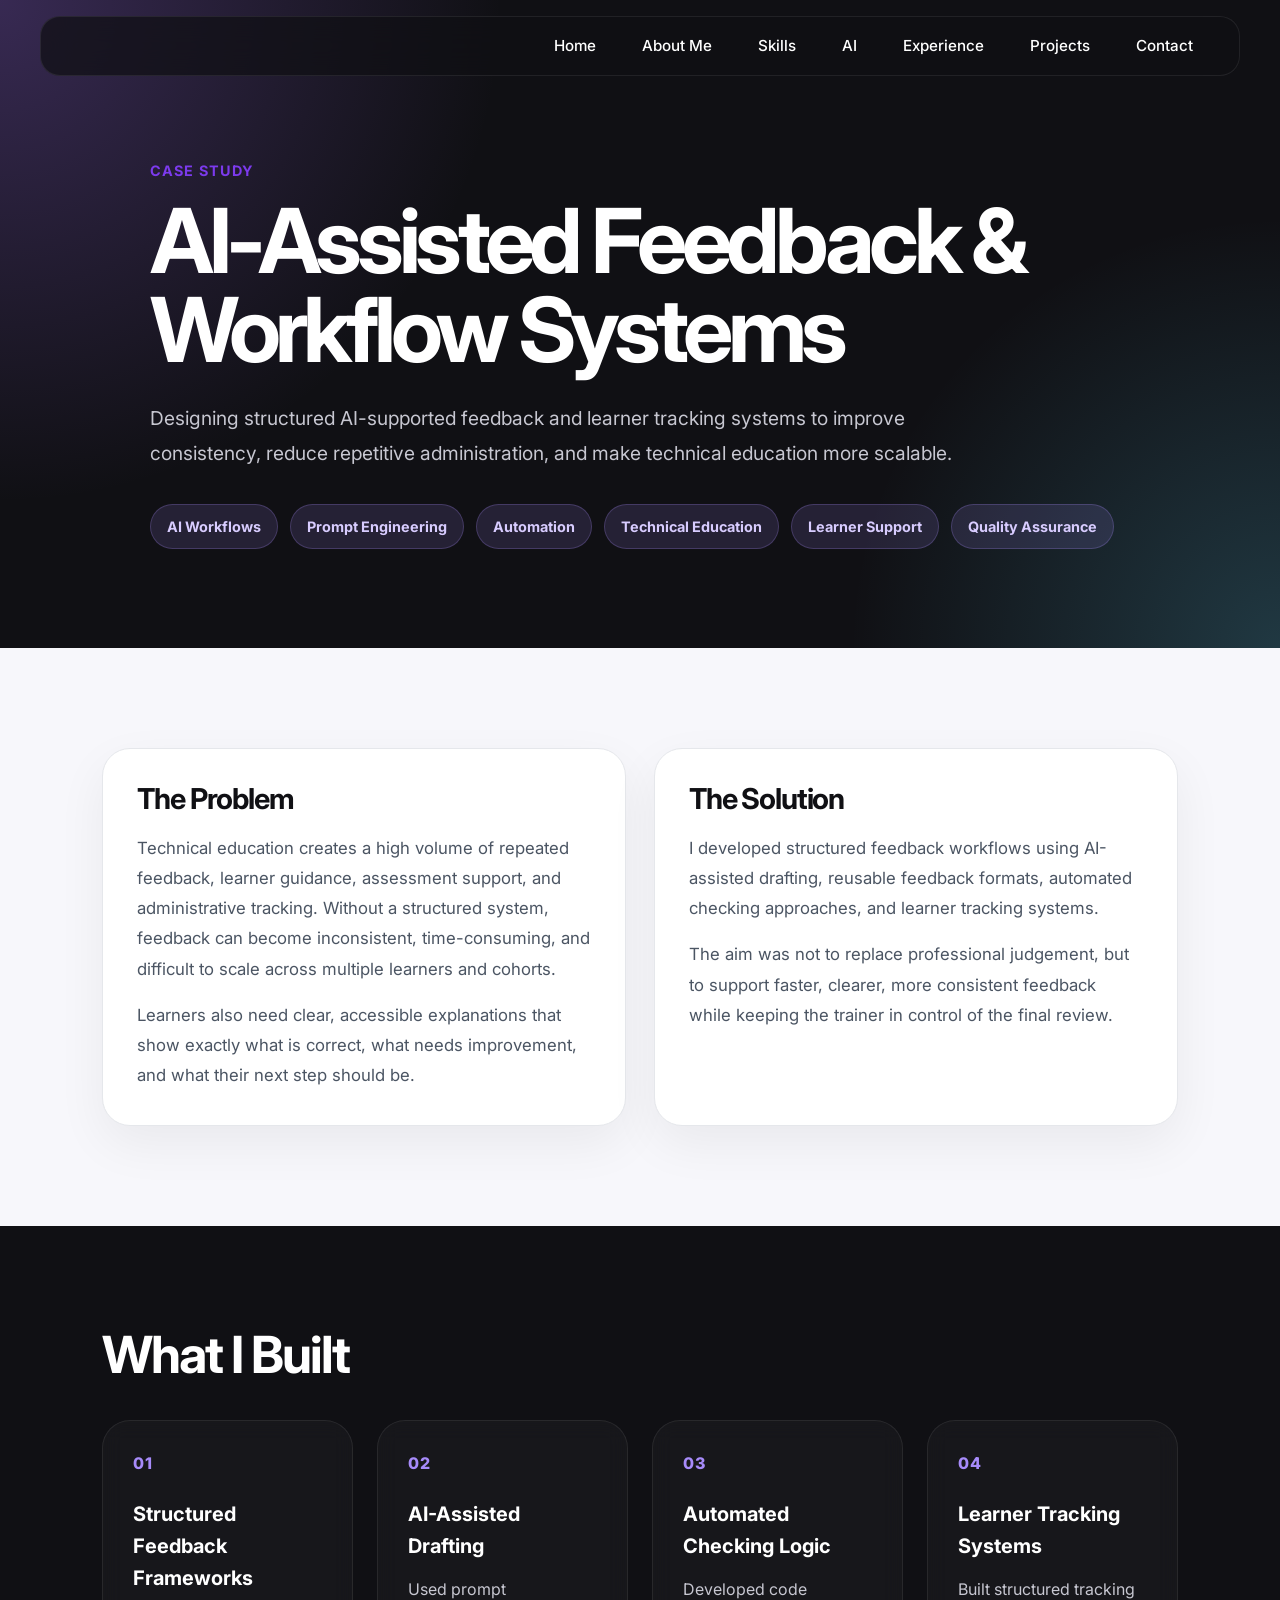
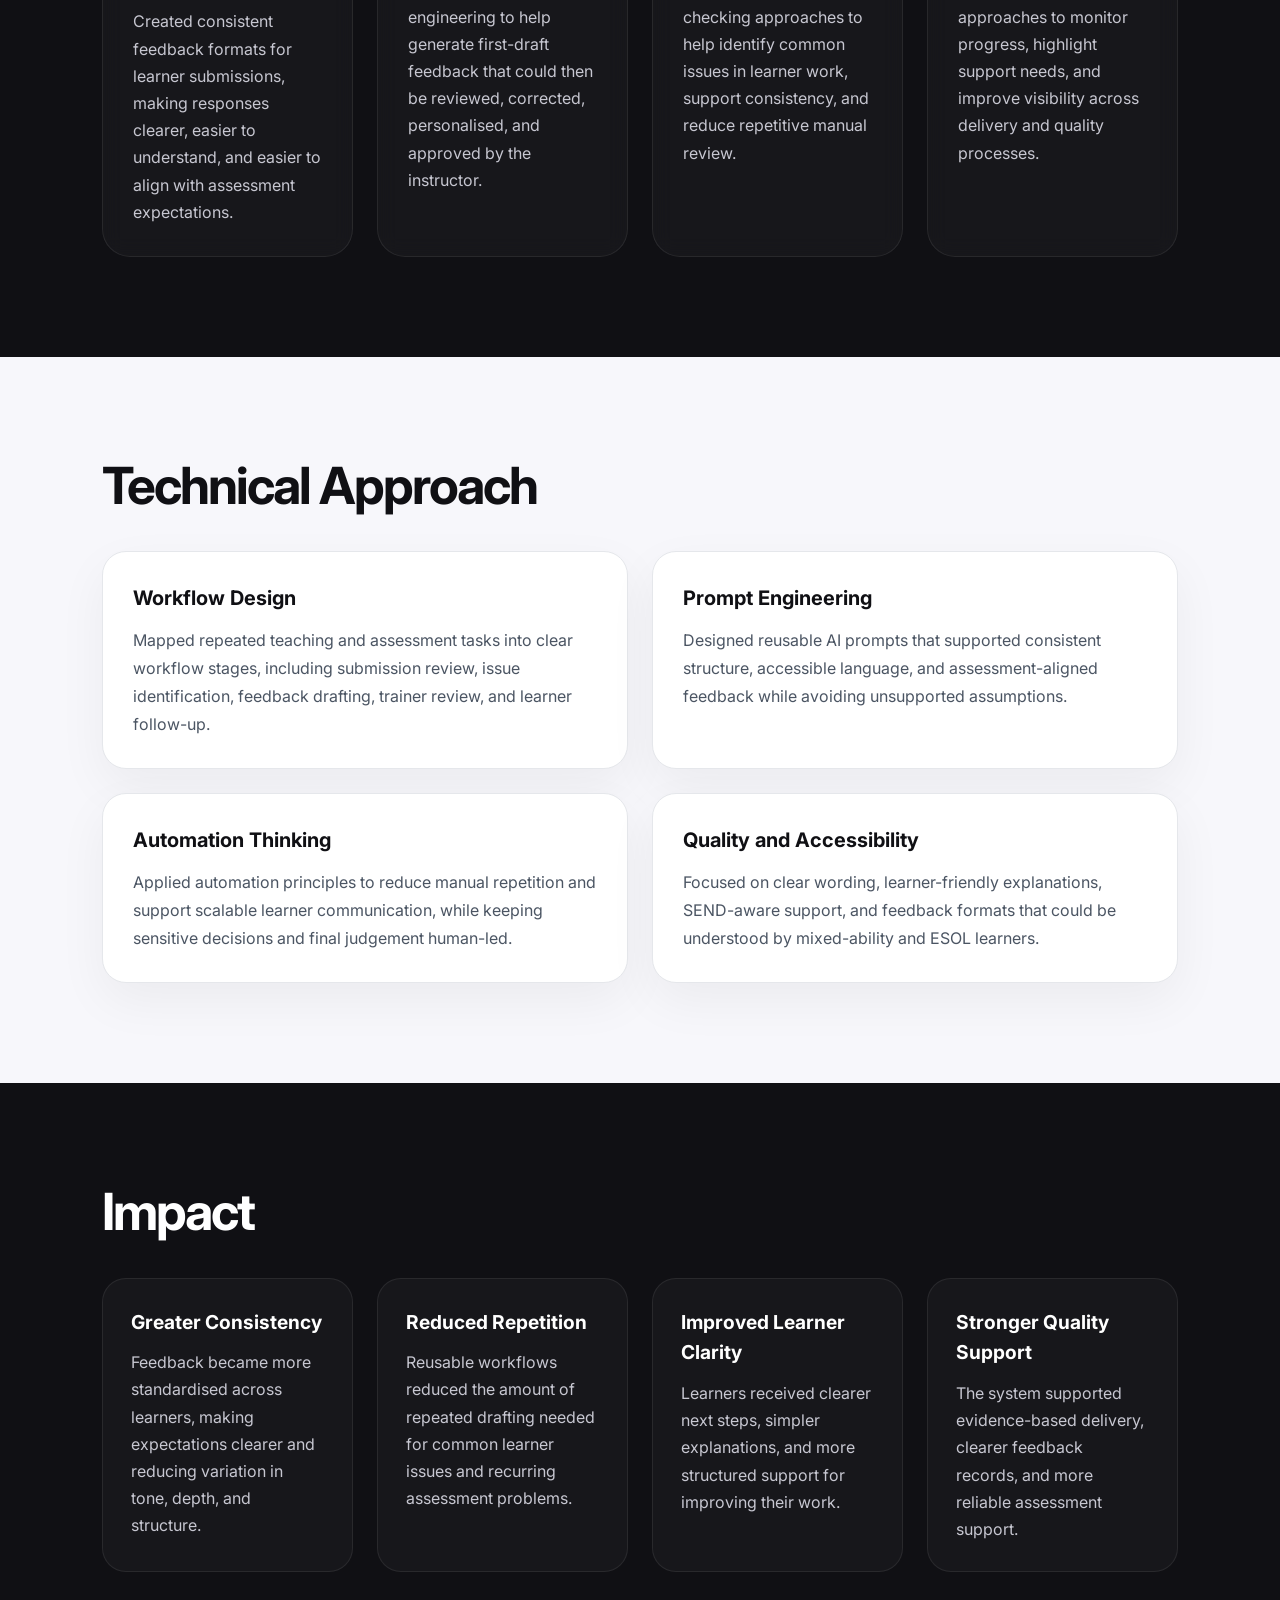
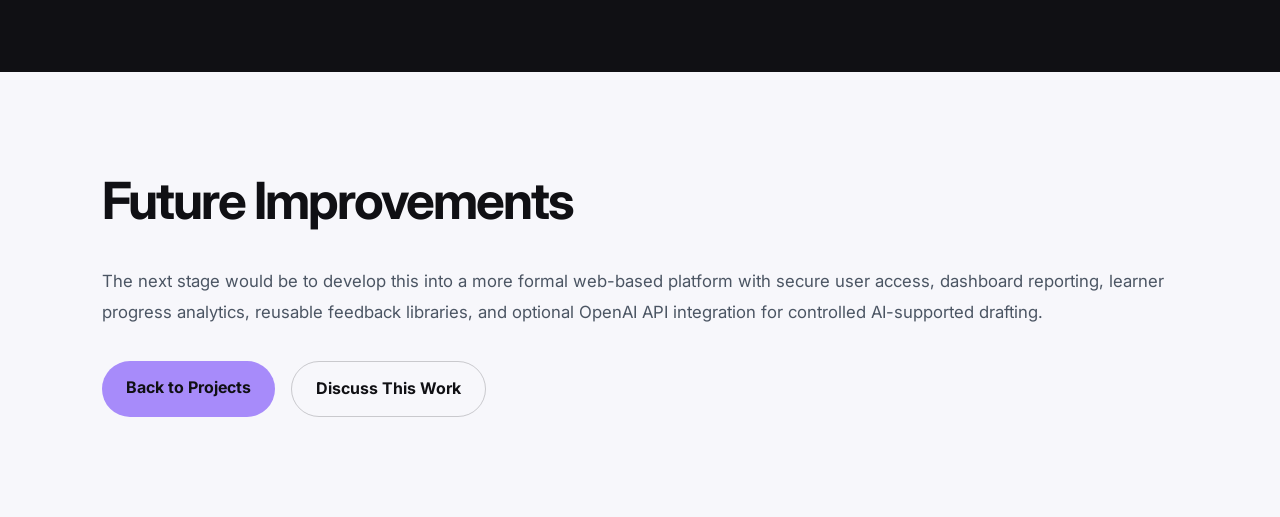
==== ai-feedback-case-study.html @ ea34ceb4 "Add files via upload" ====
<!DOCTYPE html>
<html lang="en">

<head>
    <meta charset="UTF-8">
    <meta name="viewport" content="width=device-width, initial-scale=1.0">
    <title>AI-Assisted Feedback Systems | Keira Jarvis</title>

    <link rel="stylesheet" href="navbar.css">
    <link rel="stylesheet" href="styles.css">
    <link rel="stylesheet" href="case-study.css">

    <link rel="stylesheet" href="https://cdnjs.cloudflare.com/ajax/libs/font-awesome/6.0.0-beta3/css/all.min.css">

    <link rel="preconnect" href="https://fonts.googleapis.com">
    <link rel="preconnect" href="https://fonts.gstatic.com" crossorigin>
    <link href="https://fonts.googleapis.com/css2?family=Inter:wght@400;500;600;700;800&display=swap" rel="stylesheet">
</head>

<body>

    <nav>
        <div class="menu-container">
            <button class="menu-toggle" aria-label="Toggle navigation">
                <i class="fas fa-bars"></i>
            </button>

            <ul class="menu mobile-hidden">
                <li><a href="index.html#home">Home</a></li>
                <li><a href="index.html#about">About Me</a></li>
                <li><a href="index.html#skills">Skills</a></li>
                <li><a href="index.html#ai">AI</a></li>
                <li><a href="index.html#experience">Experience</a></li>
                <li><a href="index.html#projects">Projects</a></li>
                <li><a href="index.html#contact">Contact</a></li>
            </ul>
        </div>
    </nav>

    <main>

        <section class="case-study-hero">
            <div class="case-study-container">

                <p class="section-eyebrow">Case Study</p>

                <h1>AI-Assisted Feedback & Workflow Systems</h1>

                <p class="case-study-intro">
                    Designing structured AI-supported feedback and learner tracking systems to improve consistency, reduce repetitive administration, and make technical education more scalable.
                </p>

                <div class="case-study-tags">
                    <span>AI Workflows</span>
                    <span>Prompt Engineering</span>
                    <span>Automation</span>
                    <span>Technical Education</span>
                    <span>Learner Support</span>
                    <span>Quality Assurance</span>
                </div>

            </div>
        </section>

        <section class="case-study-section">
            <div class="case-study-container">

                <div class="case-study-grid">

                    <article class="case-study-card">
                        <h2>The Problem</h2>

                        <p>
                            Technical education creates a high volume of repeated feedback, learner guidance, assessment support, and administrative tracking. Without a structured system, feedback can become inconsistent, time-consuming, and difficult to scale across multiple learners and cohorts.
                        </p>

                        <p>
                            Learners also need clear, accessible explanations that show exactly what is correct, what needs improvement, and what their next step should be.
                        </p>
                    </article>

                    <article class="case-study-card">
                        <h2>The Solution</h2>

                        <p>
                            I developed structured feedback workflows using AI-assisted drafting, reusable feedback formats, automated checking approaches, and learner tracking systems.
                        </p>

                        <p>
                            The aim was not to replace professional judgement, but to support faster, clearer, more consistent feedback while keeping the trainer in control of the final review.
                        </p>
                    </article>

                </div>

            </div>
        </section>

        <section class="case-study-section dark">
            <div class="case-study-container">

                <h2>What I Built</h2>

                <div class="case-study-feature-grid">

                    <article class="case-study-feature">
                        <span>01</span>
                        <h3>Structured Feedback Frameworks</h3>
                        <p>
                            Created consistent feedback formats for learner submissions, making responses clearer, easier to understand, and easier to align with assessment expectations.
                        </p>
                    </article>

                    <article class="case-study-feature">
                        <span>02</span>
                        <h3>AI-Assisted Drafting</h3>
                        <p>
                            Used prompt engineering to help generate first-draft feedback that could then be reviewed, corrected, personalised, and approved by the instructor.
                        </p>
                    </article>

                    <article class="case-study-feature">
                        <span>03</span>
                        <h3>Automated Checking Logic</h3>
                        <p>
                            Developed code checking approaches to help identify common issues in learner work, support consistency, and reduce repetitive manual review.
                        </p>
                    </article>

                    <article class="case-study-feature">
                        <span>04</span>
                        <h3>Learner Tracking Systems</h3>
                        <p>
                            Built structured tracking approaches to monitor progress, highlight support needs, and improve visibility across delivery and quality processes.
                        </p>
                    </article>

                </div>

            </div>
        </section>

        <section class="case-study-section">
            <div class="case-study-container">

                <h2>Technical Approach</h2>

                <div class="case-study-list">

                    <div>
                        <h3>Workflow Design</h3>
                        <p>
                            Mapped repeated teaching and assessment tasks into clear workflow stages, including submission review, issue identification, feedback drafting, trainer review, and learner follow-up.
                        </p>
                    </div>

                    <div>
                        <h3>Prompt Engineering</h3>
                        <p>
                            Designed reusable AI prompts that supported consistent structure, accessible language, and assessment-aligned feedback while avoiding unsupported assumptions.
                        </p>
                    </div>

                    <div>
                        <h3>Automation Thinking</h3>
                        <p>
                            Applied automation principles to reduce manual repetition and support scalable learner communication, while keeping sensitive decisions and final judgement human-led.
                        </p>
                    </div>

                    <div>
                        <h3>Quality and Accessibility</h3>
                        <p>
                            Focused on clear wording, learner-friendly explanations, SEND-aware support, and feedback formats that could be understood by mixed-ability and ESOL learners.
                        </p>
                    </div>

                </div>

            </div>
        </section>

        <section class="case-study-section dark">
            <div class="case-study-container">

                <h2>Impact</h2>

                <div class="impact-grid">

                    <article>
                        <h3>Greater Consistency</h3>
                        <p>
                            Feedback became more standardised across learners, making expectations clearer and reducing variation in tone, depth, and structure.
                        </p>
                    </article>

                    <article>
                        <h3>Reduced Repetition</h3>
                        <p>
                            Reusable workflows reduced the amount of repeated drafting needed for common learner issues and recurring assessment problems.
                        </p>
                    </article>

                    <article>
                        <h3>Improved Learner Clarity</h3>
                        <p>
                            Learners received clearer next steps, simpler explanations, and more structured support for improving their work.
                        </p>
                    </article>

                    <article>
                        <h3>Stronger Quality Support</h3>
                        <p>
                            The system supported evidence-based delivery, clearer feedback records, and more reliable assessment support.
                        </p>
                    </article>

                </div>

            </div>
        </section>

        <section class="case-study-section">
            <div class="case-study-container">

                <h2>Future Improvements</h2>

                <p class="case-study-wide-text">
                    The next stage would be to develop this into a more formal web-based platform with secure user access, dashboard reporting, learner progress analytics, reusable feedback libraries, and optional OpenAI API integration for controlled AI-supported drafting.
                </p>

                <div class="case-study-actions">
                    <a href="index.html#projects" class="btn btn-primary">Back to Projects</a>
                    <a href="index.html#contact" class="btn btn-secondary dark-button">Discuss This Work</a>
                </div>

            </div>
        </section>

    </main>

    <script src="main.js" defer></script>

</body>

</html>
---- navbar.css ----
/* ============================================= */
/* ================= RESET ===================== */
/* ============================================= */

* {
    margin: 0;
    padding: 0;
    box-sizing: border-box;
}

html {
    scroll-behavior: smooth;
}

body {
    margin: 0;
    overflow-x: hidden;
    font-family: 'Inter', sans-serif;
    color: #333;
    line-height: 1.6;
}


/* ============================================= */
/* ================= NAVBAR ==================== */
/* ============================================= */

nav {
    position: fixed;
    top: 16px;
    left: 50%;
    transform: translateX(-50%);
    width: calc(100% - 48px);
    max-width: 1200px;
    padding: 16px 28px;

    display: flex;
    align-items: center;
    justify-content: flex-end;

    border-radius: 20px;

    background: rgba(16, 16, 20, 0.72);
    backdrop-filter: blur(18px);

    border: 1px solid rgba(255, 255, 255, 0.08);

    z-index: 1000;
}

.menu-container {
    width: 100%;
}

nav ul {
    list-style: none;

    display: flex;
    justify-content: flex-end;
    align-items: center;
    gap: 10px;
}

nav ul li a {
    padding: 10px 18px;

    color: #ffffff;
    text-decoration: none;
    font-size: 0.95rem;
    font-weight: 500;

    border-radius: 999px;

    transition:
        background-color 0.25s ease,
        color 0.25s ease;
}

nav ul li a:hover {
    background: rgba(255, 255, 255, 0.08);
    color: #c4b5fd;
}


/* ============================================= */
/* ============== MOBILE MENU ================== */
/* ============================================= */

.menu-toggle {
    display: none;

    background: rgba(255, 255, 255, 0.08);
    border: none;

    color: #ffffff;
    font-size: 1.4rem;

    padding: 10px 14px;

    border-radius: 12px;

    cursor: pointer;
}

.menu-toggle i {
    pointer-events: none;
}

/* ============================================= */
/* ========== ACTIVE NAVIGATION LINK =========== */
/* ============================================= */

.menu a.active-link {
    color: #c4b5fd;
}

.menu a.active-link::after {
    width: 100%;
    opacity: 1;
}


/* ============================================= */
/* ============== RESPONSIVE =================== */
/* ============================================= */

@media (max-width: 768px) {

    nav {
        width: calc(100% - 24px);
        padding: 14px 18px;
    }

    .menu-toggle {
        display: block;
    }

    nav ul {
        display: none;
    }

    nav ul.active {
        position: absolute;
        top: 70px;
        left: 0;

        width: 100%;

        display: flex;
        flex-direction: column;
        gap: 12px;

        padding: 20px;

        border-radius: 20px;

        background: rgba(16, 16, 20, 0.96);

        border: 1px solid rgba(255, 255, 255, 0.08);
    }

    nav ul.active li {
        width: 100%;
    }

    nav ul.active li a {
        width: 100%;
        display: block;
        text-align: center;
    }
}
---- styles.css ----
/* ============================================= */
/* =============== GLOBAL BASE ================= */
/* ============================================= */

body {
    max-width: 100%;
    overflow-x: hidden;
}

img,
video {
    max-width: 100%;
    height: auto;
}


/* ============================================= */
/* ============== SHARED LAYOUT ================ */
/* ============================================= */

.section-container {
    max-width: 1200px;
    margin: 0 auto;
}

.section-eyebrow {
    margin-bottom: 14px;
    color: #7c3aed;
    font-size: 0.9rem;
    font-weight: 700;
    letter-spacing: 0.08em;
    text-transform: uppercase;
}

.btn {
    display: inline-block;
    padding: 14px 24px;
    border-radius: 999px;
    font-weight: 700;
    text-decoration: none;
    transition: transform 0.2s ease, background-color 0.2s ease, border-color 0.2s ease;
}

.btn:hover {
    transform: translateY(-2px);
}

.btn-primary {
    background: #a78bfa;
    color: #101014;
}

.btn-primary:hover {
    background: #c4b5fd;
}

.btn-secondary {
    border: 1px solid rgba(255, 255, 255, 0.25);
    color: #ffffff;
}

.btn-secondary:hover {
    border-color: #a78bfa;
    background: rgba(167, 139, 250, 0.12);
}


/* ============================================= */
/* =============== HERO SECTION ================ */
/* ============================================= */

.hero {
    min-height: 100vh;
    padding: 120px 8% 80px;
    display: flex;
    align-items: center;
    background:
        radial-gradient(circle at top left, rgba(126, 87, 194, 0.35), transparent 35%),
        radial-gradient(circle at bottom right, rgba(97, 218, 251, 0.22), transparent 30%),
        #101014;
    color: #ffffff;
}

.hero-content {
    width: 100%;
    max-width: 1200px;
    margin: 0 auto;
    display: grid;
    grid-template-columns: 1.3fr 0.7fr;
    align-items: center;
    gap: 60px;
}

.hero-eyebrow {
    margin-bottom: 18px;
    color: #a78bfa;
    font-size: 0.95rem;
    font-weight: 700;
    letter-spacing: 0.08em;
    text-transform: uppercase;
}

.hero h1 {
    margin-bottom: 12px;
    font-size: clamp(3rem, 7vw, 5.8rem);
    line-height: 1;
    letter-spacing: -0.06em;
}

.hero h2 {
    margin-bottom: 24px;
    color: #d8d8e2;
    font-size: clamp(1.5rem, 3vw, 2.4rem);
    font-weight: 500;
}

.hero-summary {
    max-width: 720px;
    margin-bottom: 36px;
    color: #c7c7d1;
    font-size: 1.2rem;
    line-height: 1.8;
}

.hero-actions {
    display: flex;
    flex-wrap: wrap;
    gap: 16px;
}

.hero-image-wrapper {
    justify-self: center;
    padding: 10px;
    border: 1px solid rgba(255, 255, 255, 0.16);
    border-radius: 50%;
    background: rgba(255, 255, 255, 0.06);
    box-shadow: 0 24px 80px rgba(0, 0, 0, 0.35);
}

.hero-image {
    width: min(320px, 70vw);
    aspect-ratio: 1;
    border-radius: 50%;
    object-fit: cover;
    display: block;
}

/* ============================================= */
/* =============== STATS SECTION =============== */
/* ============================================= */

.stats-section {
    padding: 28px 8% 56px;
    background: #101014;
}

.stats-grid {
    display: grid;
    grid-template-columns: repeat(4, 1fr);
    gap: 18px;
    max-width: 1200px;
    margin: 0 auto;
}

.stat-card {
    display: flex;
    flex-direction: column;
    justify-content: center;

    min-height: 150px;
    padding: 24px 20px;

    border-radius: 22px;

    background: rgba(255, 255, 255, 0.035);
    border: 1px solid rgba(255, 255, 255, 0.08);

    text-align: center;

    transition:
        transform 0.25s ease,
        border-color 0.25s ease,
        background-color 0.25s ease;
}

.stat-card:hover {
    transform: translateY(-4px);
    border-color: rgba(167, 139, 250, 0.35);
    background: rgba(167, 139, 250, 0.08);
}

.stat-card h3 {
    margin-bottom: 10px;

    color: #c4b5fd;

    font-size: clamp(1.65rem, 2.5vw, 2.45rem);
    line-height: 1.05;
    letter-spacing: -0.04em;
}

.stat-card p {
    max-width: 220px;
    margin: 0 auto;

    color: #c7c7d1;

    font-size: 0.95rem;
    line-height: 1.45;
}


/* ============================================= */
/* ============== RESPONSIVE =================== */
/* ============================================= */

@media (max-width: 900px) {

    .stats-grid {
        grid-template-columns: repeat(2, 1fr);
    }
}

@media (max-width: 600px) {

    .stats-grid {
        grid-template-columns: 1fr;
    }

    .stats-section {
        padding: 24px 24px 60px;
    }
}

/* ============================================= */
/* =============== ABOUT SECTION =============== */
/* ============================================= */

.about-section {
    padding: 100px 8%;
    background: #f7f7fb;
    color: #101014;
}

.about-section h2 {
    max-width: 820px;
    margin-bottom: 24px;
    font-size: clamp(2rem, 4vw, 3.4rem);
    line-height: 1.1;
    letter-spacing: -0.04em;
}

.about-lead {
    max-width: 850px;
    margin-bottom: 48px;
    color: #4b5563;
    font-size: 1.15rem;
    line-height: 1.8;
}

.about-grid {
    display: grid;
    grid-template-columns: repeat(3, 1fr);
    gap: 24px;
}

.about-card {
    padding: 28px;
    border: 1px solid #e5e7eb;
    border-radius: 24px;
    background: #ffffff;
    box-shadow: 0 18px 50px rgba(16, 16, 20, 0.06);
}

.about-card h3 {
    margin-bottom: 12px;
    font-size: 1.3rem;
}

.about-card p {
    color: #4b5563;
    line-height: 1.7;
}


/* ============================================= */
/* =============== SKILLS SECTION ============== */
/* ============================================= */

.skills-section {
    padding: 100px 8%;
    background: #101014;
    color: #ffffff;
}

.skills-section h2 {
    max-width: 760px;
    margin-bottom: 50px;
    font-size: clamp(2rem, 4vw, 3.2rem);
    line-height: 1.1;
    letter-spacing: -0.04em;
}

.skills-grid {
    display: grid;
    grid-template-columns: repeat(3, 1fr);
    gap: 24px;
}

.skills-panel {
    padding: 32px;
    border: 1px solid rgba(255, 255, 255, 0.08);
    border-radius: 28px;
    background: rgba(255, 255, 255, 0.03);
    backdrop-filter: blur(10px);
}

.skills-panel h3 {
    margin-bottom: 24px;
    font-size: 1.35rem;
    color: #ffffff;
}

.skill-tags {
    display: flex;
    flex-wrap: wrap;
    gap: 12px;
}

.skill-tags span {
    padding: 10px 16px;
    border-radius: 999px;
    background: rgba(167, 139, 250, 0.12);
    border: 1px solid rgba(167, 139, 250, 0.18);
    color: #d8ccff;
    font-size: 0.95rem;
}


/* ============================================= */
/* ============= AI CONTRIBUTIONS ============== */
/* ============================================= */

.ai-section {
    padding: 100px 8%;
    background: #f7f7fb;
    color: #101014;
}

.ai-section h2 {
    max-width: 880px;
    margin-bottom: 50px;
    font-size: clamp(2rem, 4vw, 3.2rem);
    line-height: 1.1;
    letter-spacing: -0.04em;
}

.ai-grid {
    display: grid;
    grid-template-columns: repeat(4, 1fr);
    gap: 24px;
}

.ai-card {
    padding: 30px;
    border-radius: 28px;
    background: #ffffff;
    border: 1px solid #e5e7eb;
    box-shadow: 0 18px 50px rgba(16, 16, 20, 0.06);
}

.ai-card span {
    display: inline-block;
    margin-bottom: 22px;
    color: #7c3aed;
    font-weight: 800;
    letter-spacing: 0.08em;
}

.ai-card h3 {
    margin-bottom: 14px;
    font-size: 1.25rem;
}

.ai-card p {
    color: #4b5563;
    line-height: 1.7;
}


/* ============================================= */
/* ============== CONTACT SECTION ============== */
/* ============================================= */

.contact-section {
    padding: 110px 8%;
    background:
        radial-gradient(circle at top right, rgba(167, 139, 250, 0.18), transparent 32%),
        #f7f7fb;
    color: #101014;
}

.contact-layout {
    display: grid;
    grid-template-columns: 1fr 0.9fr;
    gap: 48px;
    align-items: center;
}

.contact-copy h2 {
    margin-bottom: 20px;
    font-size: clamp(2rem, 4vw, 3.2rem);
    line-height: 1.1;
    letter-spacing: -0.04em;
}

.contact-lead {
    max-width: 620px;
    margin-bottom: 28px;
    color: #4b5563;
    font-size: 1.08rem;
    line-height: 1.8;
}

.contact-links {
    display: flex;
    flex-wrap: wrap;
    gap: 12px;
}

.contact-links a {
    padding: 10px 16px;
    border-radius: 999px;
    background: #ffffff;
    border: 1px solid #e5e7eb;
    color: #4c1d95;
    text-decoration: none;
    font-weight: 700;
}

.modern-contact-form {
    padding: 32px;
    border-radius: 28px;
    background: #ffffff;
    border: 1px solid #e5e7eb;
    box-shadow: 0 24px 70px rgba(16, 16, 20, 0.1);
}

.modern-contact-form input,
.modern-contact-form textarea {
    width: 100%;
    margin-bottom: 14px;
    padding: 15px 16px;
    border: 1px solid #d1d5db;
    border-radius: 16px;
    background: #f9fafb;
    color: #101014;
    font-family: inherit;
    font-size: 1rem;
    outline: none;
}

.modern-contact-form textarea {
    min-height: 150px;
    resize: vertical;
}

.modern-contact-form input:focus,
.modern-contact-form textarea:focus {
    border-color: #a78bfa;
    background: #ffffff;
}

.modern-contact-form button {
    width: 100%;
    margin-top: 6px;
}


/* ============================================= */
/* ================= FOOTER ==================== */
/* ============================================= */

.footer {
    padding: 40px 24px;
    text-align: center;
    background: #101014;
    color: #8b8b95;
    border-top: 1px solid rgba(255, 255, 255, 0.06);
}

/* ============================================= */
/* ============ SCROLL REVEAL EFFECTS ========== */
/* ============================================= */

.reveal {
    opacity: 0;

    transform: translateY(40px);

    transition:
        opacity 0.8s ease,
        transform 0.8s ease;
}

.reveal.active {
    opacity: 1;

    transform: translateY(0);
}


/* ============================================= */
/* =============== MULTIMEDIA ================== */
/* ============================================= */

.social-icons {
    position: fixed;
    top: 50%;
    left: 32px;
    transform: translateY(-50%);
    display: flex;
    flex-direction: column;
    gap: 16px;
    z-index: 900;
}

.social-icons a {
    width: 56px;
    height: 56px;
    display: grid;
    place-items: center;
    border-radius: 18px;
    background: rgba(16, 16, 20, 0.9);
    color: #ffffff;
    font-size: 1.7rem;
    text-decoration: none;
    border: 1px solid rgba(167, 139, 250, 0.2);
    box-shadow: 0 18px 50px rgba(16, 16, 20, 0.28);
    transition: transform 0.2s ease, border-color 0.2s ease, background-color 0.2s ease;
}

.social-icons a:hover {
    transform: translateY(-3px);
    background: rgba(167, 139, 250, 0.18);
    border-color: rgba(167, 139, 250, 0.5);
}


/* ============================================= */
/* =============== RESPONSIVE ================== */
/* ============================================= */

@media (max-width: 1000px) {
    .ai-grid {
        grid-template-columns: repeat(2, 1fr);
    }
}

@media (max-width: 900px) {
    .contact-layout {
        grid-template-columns: 1fr;
    }
}

@media (max-width: 768px) {
    .hero {
        padding: 120px 24px 70px;
        text-align: center;
    }

    .hero-content {
        grid-template-columns: 1fr;
        gap: 40px;
    }

    .hero-text {
        order: 2;
    }

    .hero-image-wrapper {
        order: 1;
    }

    .hero-summary {
        margin-left: auto;
        margin-right: auto;
    }

    .hero-actions {
        justify-content: center;
    }

    .about-section,
    .skills-section,
    .ai-section,
    .contact-section {
        padding: 80px 24px;
    }

    .about-grid,
    .skills-grid,
    .ai-grid {
        grid-template-columns: 1fr;
    }

    .social-icons {
        display: none;
    }
}
---- case-study.css ----
/* ============================================= */
/* =============== CASE STUDY ================== */
/* ============================================= */

.case-study-container {
    max-width: 1120px;
    margin: 0 auto;
}

.case-study-hero {
    min-height: 72vh;
    padding: 150px 8% 90px;

    display: flex;
    align-items: center;

    background:
        radial-gradient(circle at top left, rgba(126, 87, 194, 0.36), transparent 35%),
        radial-gradient(circle at bottom right, rgba(97, 218, 251, 0.2), transparent 30%),
        #101014;

    color: #ffffff;
}

.case-study-hero h1 {
    max-width: 980px;
    margin-bottom: 26px;

    font-size: clamp(3rem, 7vw, 5.6rem);
    line-height: 1;
    letter-spacing: -0.06em;
}

.case-study-intro {
    max-width: 850px;
    margin-bottom: 34px;

    color: #c7c7d1;

    font-size: 1.2rem;
    line-height: 1.8;
}

.case-study-tags {
    display: flex;
    flex-wrap: wrap;
    gap: 12px;
}

.case-study-tags span {
    padding: 10px 16px;

    border-radius: 999px;

    background: rgba(167, 139, 250, 0.14);
    border: 1px solid rgba(167, 139, 250, 0.24);

    color: #d8ccff;

    font-size: 0.9rem;
    font-weight: 700;
}


/* ============================================= */
/* =============== SECTIONS ==================== */
/* ============================================= */

.case-study-section {
    padding: 100px 8%;

    background: #f7f7fb;
    color: #101014;
}

.case-study-section.dark {
    background: #101014;
    color: #ffffff;
}

.case-study-section h2 {
    max-width: 860px;
    margin-bottom: 38px;

    font-size: clamp(2rem, 4vw, 3.2rem);
    line-height: 1.1;
    letter-spacing: -0.04em;
}


/* ============================================= */
/* ================ CARDS ====================== */
/* ============================================= */

.case-study-grid {
    display: grid;
    grid-template-columns: repeat(2, 1fr);
    gap: 28px;
}

.case-study-card {
    padding: 34px;

    border-radius: 28px;

    background: #ffffff;
    border: 1px solid #e5e7eb;

    box-shadow: 0 18px 50px rgba(16, 16, 20, 0.06);
}

.case-study-card h2 {
    margin-bottom: 18px;

    font-size: 1.8rem;
}

.case-study-card p,
.case-study-wide-text {
    color: #4b5563;

    line-height: 1.8;
    font-size: 1.05rem;
}

.case-study-card p + p {
    margin-top: 16px;
}


/* ============================================= */
/* ============== FEATURE GRID ================= */
/* ============================================= */

.case-study-feature-grid {
    display: grid;
    grid-template-columns: repeat(4, 1fr);
    gap: 24px;
}

.case-study-feature {
    padding: 30px;

    border-radius: 28px;

    background: rgba(255, 255, 255, 0.03);
    border: 1px solid rgba(255, 255, 255, 0.08);

    backdrop-filter: blur(10px);
}

.case-study-feature span {
    display: inline-block;
    margin-bottom: 22px;

    color: #a78bfa;

    font-weight: 800;
    letter-spacing: 0.08em;
}

.case-study-feature h3 {
    margin-bottom: 14px;

    font-size: 1.25rem;
}

.case-study-feature p {
    color: #c7c7d1;

    line-height: 1.7;
}


/* ============================================= */
/* ================ LIST ======================= */
/* ============================================= */

.case-study-list {
    display: grid;
    grid-template-columns: repeat(2, 1fr);
    gap: 24px;
}

.case-study-list div {
    padding: 30px;

    border-radius: 24px;

    background: #ffffff;
    border: 1px solid #e5e7eb;

    box-shadow: 0 18px 50px rgba(16, 16, 20, 0.05);
}

.case-study-list h3 {
    margin-bottom: 12px;

    font-size: 1.25rem;
}

.case-study-list p {
    color: #4b5563;

    line-height: 1.75;
}


/* ============================================= */
/* ================ IMPACT ===================== */
/* ============================================= */

.impact-grid {
    display: grid;
    grid-template-columns: repeat(4, 1fr);
    gap: 24px;
}

.impact-grid article {
    padding: 28px;

    border-radius: 24px;

    background: rgba(255, 255, 255, 0.03);
    border: 1px solid rgba(255, 255, 255, 0.08);
}

.impact-grid h3 {
    margin-bottom: 12px;

    color: #ffffff;

    font-size: 1.2rem;
}

.impact-grid p {
    color: #c7c7d1;

    line-height: 1.7;
}


/* ============================================= */
/* ================ ACTIONS ==================== */
/* ============================================= */

.case-study-actions {
    display: flex;
    flex-wrap: wrap;
    gap: 16px;

    margin-top: 34px;
}

.dark-button {
    color: #101014;
    border-color: rgba(16, 16, 20, 0.2);
}

.dark-button:hover {
    color: #101014;
    background: rgba(167, 139, 250, 0.18);
}


/* ============================================= */
/* ============== RESPONSIVE =================== */
/* ============================================= */

@media (max-width: 1100px) {

    .case-study-feature-grid,
    .impact-grid {
        grid-template-columns: repeat(2, 1fr);
    }
}

@media (max-width: 800px) {

    .case-study-hero {
        min-height: auto;
        padding: 140px 24px 80px;
    }

    .case-study-section {
        padding: 80px 24px;
    }

    .case-study-grid,
    .case-study-list,
    .case-study-feature-grid,
    .impact-grid {
        grid-template-columns: 1fr;
    }
}
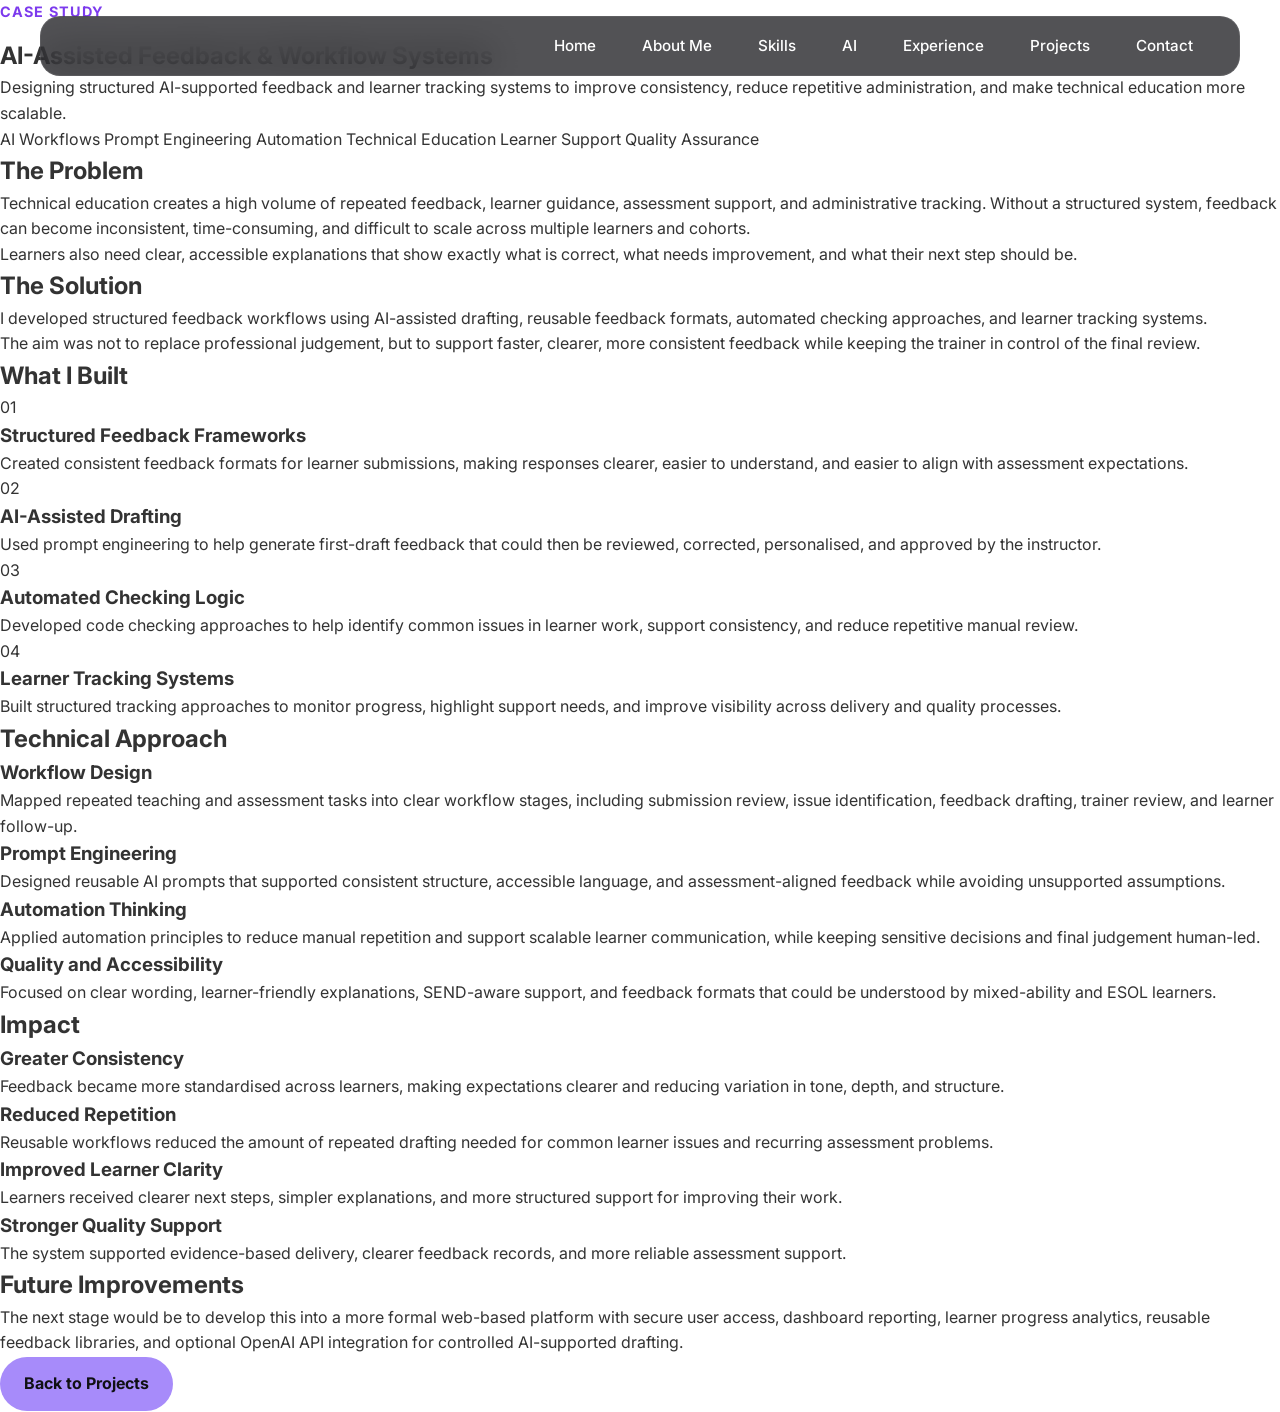
==== commit 025f5433: "Update ai-feedback-case-study.html" ====
--- a/ai-feedback-case-study.html
+++ b/ai-feedback-case-study.html
@@ -243,4 +243,4 @@
 
 </body>
 
-</html>+</html>
--- a/styles.css
+++ b/styles.css
@@ -38,7 +38,10 @@
     border-radius: 999px;
     font-weight: 700;
     text-decoration: none;
-    transition: transform 0.2s ease, background-color 0.2s ease, border-color 0.2s ease;
+    transition:
+        transform 0.2s ease,
+        background-color 0.2s ease,
+        border-color 0.2s ease;
 }
 
 .btn:hover {
@@ -72,12 +75,15 @@
 .hero {
     min-height: 100vh;
     padding: 120px 8% 80px;
+
     display: flex;
     align-items: center;
+
     background:
         radial-gradient(circle at top left, rgba(126, 87, 194, 0.35), transparent 35%),
         radial-gradient(circle at bottom right, rgba(97, 218, 251, 0.22), transparent 30%),
         #101014;
+
     color: #ffffff;
 }
 
@@ -85,6 +91,7 @@
     width: 100%;
     max-width: 1200px;
     margin: 0 auto;
+
     display: grid;
     grid-template-columns: 1.3fr 0.7fr;
     align-items: center;
@@ -93,7 +100,9 @@
 
 .hero-eyebrow {
     margin-bottom: 18px;
+
     color: #a78bfa;
+
     font-size: 0.95rem;
     font-weight: 700;
     letter-spacing: 0.08em;
@@ -102,6 +111,7 @@
 
 .hero h1 {
     margin-bottom: 12px;
+
     font-size: clamp(3rem, 7vw, 5.8rem);
     line-height: 1;
     letter-spacing: -0.06em;
@@ -109,7 +119,9 @@
 
 .hero h2 {
     margin-bottom: 24px;
+
     color: #d8d8e2;
+
     font-size: clamp(1.5rem, 3vw, 2.4rem);
     font-weight: 500;
 }
@@ -117,7 +129,9 @@
 .hero-summary {
     max-width: 720px;
     margin-bottom: 36px;
+
     color: #c7c7d1;
+
     font-size: 1.2rem;
     line-height: 1.8;
 }
@@ -130,20 +144,27 @@
 
 .hero-image-wrapper {
     justify-self: center;
+
     padding: 10px;
+
     border: 1px solid rgba(255, 255, 255, 0.16);
     border-radius: 50%;
+
     background: rgba(255, 255, 255, 0.06);
+
     box-shadow: 0 24px 80px rgba(0, 0, 0, 0.35);
 }
 
 .hero-image {
     width: min(320px, 70vw);
     aspect-ratio: 1;
+
     border-radius: 50%;
+
     object-fit: cover;
     display: block;
 }
+
 
 /* ============================================= */
 /* =============== STATS SECTION =============== */
@@ -155,20 +176,21 @@
 }
 
 .stats-grid {
+    max-width: 1200px;
+    margin: 0 auto;
+
     display: grid;
     grid-template-columns: repeat(4, 1fr);
     gap: 18px;
-    max-width: 1200px;
-    margin: 0 auto;
 }
 
 .stat-card {
+    min-height: 150px;
+    padding: 24px 20px;
+
     display: flex;
     flex-direction: column;
     justify-content: center;
-
-    min-height: 150px;
-    padding: 24px 20px;
 
     border-radius: 22px;
 
@@ -185,6 +207,7 @@
 
 .stat-card:hover {
     transform: translateY(-4px);
+
     border-color: rgba(167, 139, 250, 0.35);
     background: rgba(167, 139, 250, 0.08);
 }
@@ -211,33 +234,12 @@
 
 
 /* ============================================= */
-/* ============== RESPONSIVE =================== */
-/* ============================================= */
-
-@media (max-width: 900px) {
-
-    .stats-grid {
-        grid-template-columns: repeat(2, 1fr);
-    }
-}
-
-@media (max-width: 600px) {
-
-    .stats-grid {
-        grid-template-columns: 1fr;
-    }
-
-    .stats-section {
-        padding: 24px 24px 60px;
-    }
-}
-
-/* ============================================= */
 /* =============== ABOUT SECTION =============== */
 /* ============================================= */
 
 .about-section {
     padding: 100px 8%;
+
     background: #f7f7fb;
     color: #101014;
 }
@@ -245,6 +247,7 @@
 .about-section h2 {
     max-width: 820px;
     margin-bottom: 24px;
+
     font-size: clamp(2rem, 4vw, 3.4rem);
     line-height: 1.1;
     letter-spacing: -0.04em;
@@ -253,7 +256,9 @@
 .about-lead {
     max-width: 850px;
     margin-bottom: 48px;
+
     color: #4b5563;
+
     font-size: 1.15rem;
     line-height: 1.8;
 }
@@ -266,9 +271,12 @@
 
 .about-card {
     padding: 28px;
+
     border: 1px solid #e5e7eb;
     border-radius: 24px;
+
     background: #ffffff;
+
     box-shadow: 0 18px 50px rgba(16, 16, 20, 0.06);
 }
 
@@ -289,6 +297,7 @@
 
 .skills-section {
     padding: 100px 8%;
+
     background: #101014;
     color: #ffffff;
 }
@@ -296,6 +305,7 @@
 .skills-section h2 {
     max-width: 760px;
     margin-bottom: 50px;
+
     font-size: clamp(2rem, 4vw, 3.2rem);
     line-height: 1.1;
     letter-spacing: -0.04em;
@@ -309,16 +319,21 @@
 
 .skills-panel {
     padding: 32px;
+
     border: 1px solid rgba(255, 255, 255, 0.08);
     border-radius: 28px;
+
     background: rgba(255, 255, 255, 0.03);
+
     backdrop-filter: blur(10px);
 }
 
 .skills-panel h3 {
     margin-bottom: 24px;
+
+    color: #ffffff;
+
     font-size: 1.35rem;
-    color: #ffffff;
 }
 
 .skill-tags {
@@ -329,10 +344,14 @@
 
 .skill-tags span {
     padding: 10px 16px;
+
     border-radius: 999px;
+
     background: rgba(167, 139, 250, 0.12);
     border: 1px solid rgba(167, 139, 250, 0.18);
+
     color: #d8ccff;
+
     font-size: 0.95rem;
 }
 
@@ -343,6 +362,7 @@
 
 .ai-section {
     padding: 100px 8%;
+
     background: #f7f7fb;
     color: #101014;
 }
@@ -350,6 +370,7 @@
 .ai-section h2 {
     max-width: 880px;
     margin-bottom: 50px;
+
     font-size: clamp(2rem, 4vw, 3.2rem);
     line-height: 1.1;
     letter-spacing: -0.04em;
@@ -363,16 +384,22 @@
 
 .ai-card {
     padding: 30px;
+
     border-radius: 28px;
+
     background: #ffffff;
     border: 1px solid #e5e7eb;
+
     box-shadow: 0 18px 50px rgba(16, 16, 20, 0.06);
 }
 
 .ai-card span {
     display: inline-block;
+
     margin-bottom: 22px;
+
     color: #7c3aed;
+
     font-weight: 800;
     letter-spacing: 0.08em;
 }
@@ -389,26 +416,96 @@
 
 
 /* ============================================= */
+/* ========== CURRENTLY EXPLORING ============== */
+/* ============================================= */
+
+.exploring-section {
+    padding: 100px 8%;
+
+    background: #f7f7fb;
+    color: #101014;
+}
+
+.exploring-section h2 {
+    max-width: 900px;
+    margin-bottom: 24px;
+
+    font-size: clamp(2rem, 4vw, 3.2rem);
+    line-height: 1.1;
+    letter-spacing: -0.04em;
+}
+
+.exploring-lead {
+    max-width: 860px;
+    margin-bottom: 50px;
+
+    color: #4b5563;
+
+    font-size: 1.1rem;
+    line-height: 1.8;
+}
+
+.exploring-grid {
+    display: grid;
+    grid-template-columns: repeat(4, 1fr);
+    gap: 24px;
+}
+
+.exploring-card {
+    padding: 30px;
+
+    border-radius: 28px;
+
+    background: #ffffff;
+    border: 1px solid #e5e7eb;
+
+    box-shadow: 0 18px 50px rgba(16, 16, 20, 0.06);
+
+    transition:
+        transform 0.25s ease,
+        border-color 0.25s ease;
+}
+
+.exploring-card:hover {
+    transform: translateY(-4px);
+    border-color: rgba(167, 139, 250, 0.35);
+}
+
+.exploring-card h3 {
+    margin-bottom: 14px;
+    font-size: 1.25rem;
+}
+
+.exploring-card p {
+    color: #4b5563;
+    line-height: 1.75;
+}
+
+
+/* ============================================= */
 /* ============== CONTACT SECTION ============== */
 /* ============================================= */
 
 .contact-section {
     padding: 110px 8%;
+
     background:
         radial-gradient(circle at top right, rgba(167, 139, 250, 0.18), transparent 32%),
         #f7f7fb;
+
     color: #101014;
 }
 
 .contact-layout {
     display: grid;
     grid-template-columns: 1fr 0.9fr;
+    align-items: center;
     gap: 48px;
-    align-items: center;
 }
 
 .contact-copy h2 {
     margin-bottom: 20px;
+
     font-size: clamp(2rem, 4vw, 3.2rem);
     line-height: 1.1;
     letter-spacing: -0.04em;
@@ -417,7 +514,9 @@
 .contact-lead {
     max-width: 620px;
     margin-bottom: 28px;
+
     color: #4b5563;
+
     font-size: 1.08rem;
     line-height: 1.8;
 }
@@ -430,33 +529,45 @@
 
 .contact-links a {
     padding: 10px 16px;
+
     border-radius: 999px;
+
     background: #ffffff;
     border: 1px solid #e5e7eb;
+
     color: #4c1d95;
+
     text-decoration: none;
     font-weight: 700;
 }
 
 .modern-contact-form {
     padding: 32px;
+
     border-radius: 28px;
+
     background: #ffffff;
     border: 1px solid #e5e7eb;
+
     box-shadow: 0 24px 70px rgba(16, 16, 20, 0.1);
 }
 
 .modern-contact-form input,
 .modern-contact-form textarea {
     width: 100%;
+
     margin-bottom: 14px;
     padding: 15px 16px;
+
     border: 1px solid #d1d5db;
     border-radius: 16px;
+
     background: #f9fafb;
     color: #101014;
+
     font-family: inherit;
     font-size: 1rem;
+
     outline: none;
 }
 
@@ -483,11 +594,15 @@
 
 .footer {
     padding: 40px 24px;
+
     text-align: center;
+
     background: #101014;
     color: #8b8b95;
+
     border-top: 1px solid rgba(255, 255, 255, 0.06);
 }
+
 
 /* ============================================= */
 /* ============ SCROLL REVEAL EFFECTS ========== */
@@ -505,13 +620,12 @@
 
 .reveal.active {
     opacity: 1;
-
     transform: translateY(0);
 }
 
 
 /* ============================================= */
-/* =============== MULTIMEDIA ================== */
+/* =============== MEDIA HANDLING ============== */
 /* ============================================= */
 
 .social-icons {
@@ -519,51 +633,60 @@
     top: 50%;
     left: 32px;
     transform: translateY(-50%);
+
     display: flex;
     flex-direction: column;
     gap: 16px;
+
     z-index: 900;
 }
 
 .social-icons a {
     width: 56px;
     height: 56px;
+
     display: grid;
     place-items: center;
+
     border-radius: 18px;
+
     background: rgba(16, 16, 20, 0.9);
+    border: 1px solid rgba(167, 139, 250, 0.2);
+
     color: #ffffff;
+
     font-size: 1.7rem;
     text-decoration: none;
-    border: 1px solid rgba(167, 139, 250, 0.2);
+
     box-shadow: 0 18px 50px rgba(16, 16, 20, 0.28);
-    transition: transform 0.2s ease, border-color 0.2s ease, background-color 0.2s ease;
+
+    transition:
+        transform 0.2s ease,
+        border-color 0.2s ease,
+        background-color 0.2s ease;
 }
 
 .social-icons a:hover {
     transform: translateY(-3px);
+
     background: rgba(167, 139, 250, 0.18);
     border-color: rgba(167, 139, 250, 0.5);
 }
 
 
 /* ============================================= */
-/* =============== RESPONSIVE ================== */
-/* ============================================= */
-
-@media (max-width: 1000px) {
-    .ai-grid {
-        grid-template-columns: repeat(2, 1fr);
-    }
-}
-
-@media (max-width: 900px) {
-    .contact-layout {
-        grid-template-columns: 1fr;
-    }
-}
+/* ============================================= */
+/* =============== RESPONSIVE CSS ============== */
+/* ============================================= */
+/* ============================================= */
+
+
+/* ============================================= */
+/* =============== HERO SECTION ================ */
+/* ============================================= */
 
 @media (max-width: 768px) {
+
     .hero {
         padding: 120px 24px 70px;
         text-align: center;
@@ -590,19 +713,134 @@
     .hero-actions {
         justify-content: center;
     }
-
-    .about-section,
-    .skills-section,
-    .ai-section,
+}
+
+
+/* ============================================= */
+/* =============== STATS SECTION =============== */
+/* ============================================= */
+
+@media (max-width: 900px) {
+
+    .stats-grid {
+        grid-template-columns: repeat(2, 1fr);
+    }
+}
+
+@media (max-width: 600px) {
+
+    .stats-section {
+        padding: 24px 24px 60px;
+    }
+
+    .stats-grid {
+        grid-template-columns: 1fr;
+    }
+}
+
+
+/* ============================================= */
+/* =============== ABOUT SECTION =============== */
+/* ============================================= */
+
+@media (max-width: 768px) {
+
+    .about-section {
+        padding: 80px 24px;
+    }
+
+    .about-grid {
+        grid-template-columns: 1fr;
+    }
+}
+
+
+/* ============================================= */
+/* =============== SKILLS SECTION ============== */
+/* ============================================= */
+
+@media (max-width: 768px) {
+
+    .skills-section {
+        padding: 80px 24px;
+    }
+
+    .skills-grid {
+        grid-template-columns: 1fr;
+    }
+}
+
+
+/* ============================================= */
+/* ============= AI CONTRIBUTIONS ============== */
+/* ============================================= */
+
+@media (max-width: 1000px) {
+
+    .ai-grid {
+        grid-template-columns: repeat(2, 1fr);
+    }
+}
+
+@media (max-width: 768px) {
+
+    .ai-section {
+        padding: 80px 24px;
+    }
+
+    .ai-grid {
+        grid-template-columns: 1fr;
+    }
+}
+
+
+/* ============================================= */
+/* ========== CURRENTLY EXPLORING ============== */
+/* ============================================= */
+
+@media (max-width: 1000px) {
+
+    .exploring-grid {
+        grid-template-columns: repeat(2, 1fr);
+    }
+}
+
+@media (max-width: 768px) {
+
+    .exploring-section {
+        padding: 80px 24px;
+    }
+
+    .exploring-grid {
+        grid-template-columns: 1fr;
+    }
+}
+
+
+/* ============================================= */
+/* ============== CONTACT SECTION ============== */
+/* ============================================= */
+
+@media (max-width: 900px) {
+
+    .contact-layout {
+        grid-template-columns: 1fr;
+    }
+}
+
+@media (max-width: 768px) {
+
     .contact-section {
         padding: 80px 24px;
     }
-
-    .about-grid,
-    .skills-grid,
-    .ai-grid {
-        grid-template-columns: 1fr;
-    }
+}
+
+
+/* ============================================= */
+/* =============== MEDIA HANDLING ============== */
+/* ============================================= */
+
+@media (max-width: 768px) {
 
     .social-icons {
         display: none;
--- a/case-study.css
+++ b/case-study.css
@@ -1,295 +1,66 @@
 /* ============================================= */
-/* =============== CASE STUDY ================== */
+/* ============= PROJECT CATEGORIES ============ */
 /* ============================================= */
 
-.case-study-container {
-    max-width: 1120px;
-    margin: 0 auto;
+.projects-category {
+    margin-top: 80px;
 }
 
-.case-study-hero {
-    min-height: 72vh;
-    padding: 150px 8% 90px;
+.projects-category:first-of-type {
+    margin-top: 56px;
+}
 
-    display: flex;
-    align-items: center;
+.projects-category-header {
+    max-width: 820px;
+    margin-bottom: 34px;
+}
 
-    background:
-        radial-gradient(circle at top left, rgba(126, 87, 194, 0.36), transparent 35%),
-        radial-gradient(circle at bottom right, rgba(97, 218, 251, 0.2), transparent 30%),
-        #101014;
+.projects-category-header h3 {
+    margin-bottom: 14px;
 
     color: #ffffff;
+
+    font-size: clamp(1.7rem, 3vw, 2.4rem);
+    line-height: 1.1;
+    letter-spacing: -0.04em;
 }
 
-.case-study-hero h1 {
-    max-width: 980px;
-    margin-bottom: 26px;
-
-    font-size: clamp(3rem, 7vw, 5.6rem);
-    line-height: 1;
-    letter-spacing: -0.06em;
-}
-
-.case-study-intro {
-    max-width: 850px;
-    margin-bottom: 34px;
-
+.projects-category-header p {
     color: #c7c7d1;
 
-    font-size: 1.2rem;
+    font-size: 1.05rem;
     line-height: 1.8;
-}
-
-.case-study-tags {
-    display: flex;
-    flex-wrap: wrap;
-    gap: 12px;
-}
-
-.case-study-tags span {
-    padding: 10px 16px;
-
-    border-radius: 999px;
-
-    background: rgba(167, 139, 250, 0.14);
-    border: 1px solid rgba(167, 139, 250, 0.24);
-
-    color: #d8ccff;
-
-    font-size: 0.9rem;
-    font-weight: 700;
 }
 
 
 /* ============================================= */
-/* =============== SECTIONS ==================== */
+/* ========= FEATURED PROJECT STACK ============ */
 /* ============================================= */
 
-.case-study-section {
-    padding: 100px 8%;
-
-    background: #f7f7fb;
-    color: #101014;
-}
-
-.case-study-section.dark {
-    background: #101014;
-    color: #ffffff;
-}
-
-.case-study-section h2 {
-    max-width: 860px;
-    margin-bottom: 38px;
-
-    font-size: clamp(2rem, 4vw, 3.2rem);
-    line-height: 1.1;
-    letter-spacing: -0.04em;
+.featured-project-stack {
+    display: flex;
+    flex-direction: column;
+    gap: 34px;
 }
 
 
 /* ============================================= */
-/* ================ CARDS ====================== */
+/* ======== FEATURED PROJECT OVERRIDES ========= */
 /* ============================================= */
 
-.case-study-grid {
-    display: grid;
-    grid-template-columns: repeat(2, 1fr);
-    gap: 28px;
+.featured-project {
+    width: 100%;
 }
 
-.case-study-card {
-    padding: 34px;
-
-    border-radius: 28px;
-
-    background: #ffffff;
-    border: 1px solid #e5e7eb;
-
-    box-shadow: 0 18px 50px rgba(16, 16, 20, 0.06);
-}
-
-.case-study-card h2 {
-    margin-bottom: 18px;
-
-    font-size: 1.8rem;
-}
-
-.case-study-card p,
-.case-study-wide-text {
-    color: #4b5563;
-
-    line-height: 1.8;
-    font-size: 1.05rem;
-}
-
-.case-study-card p + p {
-    margin-top: 16px;
+.featured-project .featured-project-layout {
+    min-height: 100%;
 }
 
 
 /* ============================================= */
-/* ============== FEATURE GRID ================= */
+/* ============ DEVELOPMENT GRID =============== */
 /* ============================================= */
 
-.case-study-feature-grid {
-    display: grid;
-    grid-template-columns: repeat(4, 1fr);
-    gap: 24px;
-}
-
-.case-study-feature {
-    padding: 30px;
-
-    border-radius: 28px;
-
-    background: rgba(255, 255, 255, 0.03);
-    border: 1px solid rgba(255, 255, 255, 0.08);
-
-    backdrop-filter: blur(10px);
-}
-
-.case-study-feature span {
-    display: inline-block;
-    margin-bottom: 22px;
-
-    color: #a78bfa;
-
-    font-weight: 800;
-    letter-spacing: 0.08em;
-}
-
-.case-study-feature h3 {
-    margin-bottom: 14px;
-
-    font-size: 1.25rem;
-}
-
-.case-study-feature p {
-    color: #c7c7d1;
-
-    line-height: 1.7;
-}
-
-
-/* ============================================= */
-/* ================ LIST ======================= */
-/* ============================================= */
-
-.case-study-list {
-    display: grid;
-    grid-template-columns: repeat(2, 1fr);
-    gap: 24px;
-}
-
-.case-study-list div {
-    padding: 30px;
-
-    border-radius: 24px;
-
-    background: #ffffff;
-    border: 1px solid #e5e7eb;
-
-    box-shadow: 0 18px 50px rgba(16, 16, 20, 0.05);
-}
-
-.case-study-list h3 {
-    margin-bottom: 12px;
-
-    font-size: 1.25rem;
-}
-
-.case-study-list p {
-    color: #4b5563;
-
-    line-height: 1.75;
-}
-
-
-/* ============================================= */
-/* ================ IMPACT ===================== */
-/* ============================================= */
-
-.impact-grid {
-    display: grid;
-    grid-template-columns: repeat(4, 1fr);
-    gap: 24px;
-}
-
-.impact-grid article {
-    padding: 28px;
-
-    border-radius: 24px;
-
-    background: rgba(255, 255, 255, 0.03);
-    border: 1px solid rgba(255, 255, 255, 0.08);
-}
-
-.impact-grid h3 {
-    margin-bottom: 12px;
-
-    color: #ffffff;
-
-    font-size: 1.2rem;
-}
-
-.impact-grid p {
-    color: #c7c7d1;
-
-    line-height: 1.7;
-}
-
-
-/* ============================================= */
-/* ================ ACTIONS ==================== */
-/* ============================================= */
-
-.case-study-actions {
-    display: flex;
-    flex-wrap: wrap;
-    gap: 16px;
-
-    margin-top: 34px;
-}
-
-.dark-button {
-    color: #101014;
-    border-color: rgba(16, 16, 20, 0.2);
-}
-
-.dark-button:hover {
-    color: #101014;
-    background: rgba(167, 139, 250, 0.18);
-}
-
-
-/* ============================================= */
-/* ============== RESPONSIVE =================== */
-/* ============================================= */
-
-@media (max-width: 1100px) {
-
-    .case-study-feature-grid,
-    .impact-grid {
-        grid-template-columns: repeat(2, 1fr);
-    }
-}
-
-@media (max-width: 800px) {
-
-    .case-study-hero {
-        min-height: auto;
-        padding: 140px 24px 80px;
-    }
-
-    .case-study-section {
-        padding: 80px 24px;
-    }
-
-    .case-study-grid,
-    .case-study-list,
-    .case-study-feature-grid,
-    .impact-grid {
-        grid-template-columns: 1fr;
-    }
+.projects-category .modern-projects-grid {
+    margin-top: 12px;
 }
